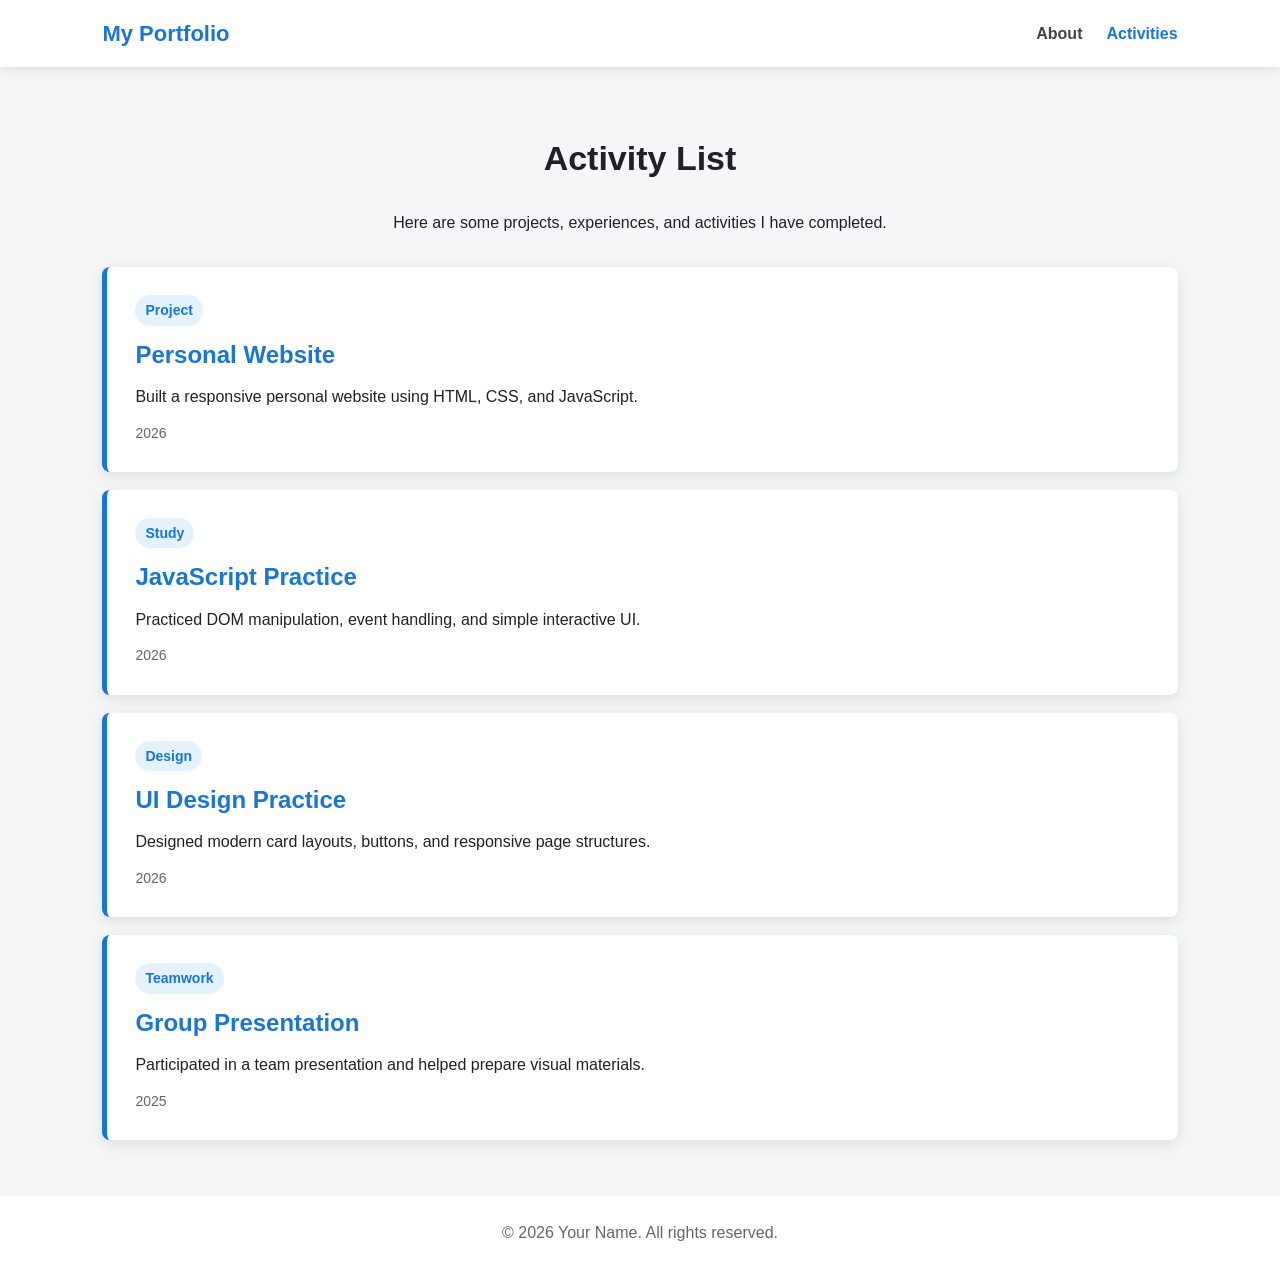
==== activities.html @ 1d019994 "Add simple portfolio website" ====
<!DOCTYPE html>
<html lang="en">
<head>
  <meta charset="UTF-8" />
  <meta name="viewport" content="width=device-width, initial-scale=1.0" />
  <title>Activities | My Portfolio</title>
  <link rel="stylesheet" href="style.css" />
</head>
<body>
  <header class="navbar">
    <div class="logo">My Portfolio</div>

    <nav id="navMenu">
      <a href="index.html">About</a>
      <a href="activities.html" class="active">Activities</a>
    </nav>

    <button class="menu-btn" type="button" aria-label="Open navigation menu" onclick="toggleMenu()">☰</button>
  </header>

  <main class="container">
    <section class="page-title">
      <h1>Activity List</h1>
      <p>Here are some projects, experiences, and activities I have completed.</p>
    </section>

    <section class="activity-list">
      <article class="activity-card">
        <span class="tag">Project</span>
        <h2>Personal Website</h2>
        <p>
          Built a responsive personal website using HTML, CSS, and JavaScript.
        </p>
        <p class="date">2026</p>
      </article>

      <article class="activity-card">
        <span class="tag">Study</span>
        <h2>JavaScript Practice</h2>
        <p>
          Practiced DOM manipulation, event handling, and simple interactive UI.
        </p>
        <p class="date">2026</p>
      </article>

      <article class="activity-card">
        <span class="tag">Design</span>
        <h2>UI Design Practice</h2>
        <p>
          Designed modern card layouts, buttons, and responsive page structures.
        </p>
        <p class="date">2026</p>
      </article>

      <article class="activity-card">
        <span class="tag">Teamwork</span>
        <h2>Group Presentation</h2>
        <p>
          Participated in a team presentation and helped prepare visual materials.
        </p>
        <p class="date">2025</p>
      </article>
    </section>
  </main>

  <footer>
    <p>© 2026 Your Name. All rights reserved.</p>
  </footer>

  <script src="script.js"></script>
</body>
</html>
---- style.css ----
* {
  box-sizing: border-box;
  margin: 0;
  padding: 0;
}

body {
  font-family: Arial, sans-serif;
  background: #f4f6f8;
  color: #202124;
  line-height: 1.6;
}

.navbar {
  position: sticky;
  top: 0;
  z-index: 10;
  display: flex;
  justify-content: space-between;
  align-items: center;
  padding: 16px 8%;
  background: #ffffff;
  box-shadow: 0 2px 10px rgba(0, 0, 0, 0.1);
}

.logo {
  font-size: 22px;
  font-weight: bold;
  color: #1976d2;
}

nav {
  display: flex;
  gap: 24px;
}

nav a {
  text-decoration: none;
  color: #444;
  font-weight: 600;
}

nav a.active,
nav a:hover {
  color: #1976d2;
}

.menu-btn {
  display: none;
  border: none;
  background: #1976d2;
  color: white;
  font-size: 22px;
  padding: 6px 12px;
  border-radius: 6px;
  cursor: pointer;
}

.container {
  width: 84%;
  max-width: 1100px;
  margin: 0 auto;
}

.hero {
  min-height: 75vh;
  display: grid;
  grid-template-columns: 1.5fr 1fr;
  gap: 32px;
  align-items: center;
}

.label {
  color: #1976d2;
  font-weight: bold;
  margin-bottom: 8px;
}

.hero h1 {
  font-size: 52px;
  margin-bottom: 8px;
}

.hero h2 {
  font-size: 26px;
  color: #555;
  margin-bottom: 20px;
}

.hero p {
  max-width: 560px;
  margin-bottom: 24px;
}

.button-group {
  display: flex;
  gap: 12px;
  flex-wrap: wrap;
}

.btn {
  display: inline-block;
  text-decoration: none;
  padding: 12px 20px;
  border-radius: 6px;
  font-weight: bold;
  transition: 0.2s;
}

.btn.primary {
  background: #1976d2;
  color: white;
}

.btn.secondary {
  background: white;
  color: #1976d2;
  border: 1px solid #1976d2;
}

.btn:hover {
  transform: translateY(-2px);
}

.profile-card,
.card,
.activity-card {
  background: white;
  border-radius: 8px;
  padding: 28px;
  box-shadow: 0 4px 14px rgba(0, 0, 0, 0.1);
}

.profile-card {
  text-align: center;
}

.avatar {
  width: 120px;
  height: 120px;
  margin: 0 auto 20px;
  border-radius: 50%;
  background: #1976d2;
  color: white;
  display: grid;
  place-items: center;
  font-size: 36px;
  font-weight: bold;
}

.section {
  padding: 56px 0;
}

.section h2,
.page-title h1 {
  font-size: 34px;
  margin-bottom: 24px;
}

.card-grid {
  display: grid;
  grid-template-columns: repeat(3, 1fr);
  gap: 18px;
}

.card h3,
.activity-card h2 {
  margin-bottom: 10px;
  color: #1976d2;
}

.page-title {
  padding: 64px 0 32px;
  text-align: center;
}

.activity-list {
  display: grid;
  gap: 18px;
  padding-bottom: 56px;
}

.activity-card {
  border-left: 5px solid #1976d2;
}

.tag {
  display: inline-block;
  background: #e3f2fd;
  color: #1976d2;
  padding: 4px 10px;
  border-radius: 999px;
  font-size: 14px;
  font-weight: bold;
  margin-bottom: 10px;
}

.date {
  margin-top: 12px;
  color: #666;
  font-size: 14px;
}

footer {
  text-align: center;
  padding: 24px;
  background: #ffffff;
  color: #666;
}

@media (max-width: 768px) {
  .navbar {
    padding: 14px 6%;
  }

  nav {
    display: none;
    position: absolute;
    top: 64px;
    right: 6%;
    flex-direction: column;
    background: white;
    padding: 16px;
    border-radius: 8px;
    box-shadow: 0 4px 14px rgba(0, 0, 0, 0.15);
  }

  nav.show {
    display: flex;
  }

  .menu-btn {
    display: block;
  }

  .container {
    width: 90%;
  }

  .hero {
    grid-template-columns: 1fr;
    padding: 48px 0;
    text-align: center;
  }

  .hero p {
    margin-left: auto;
    margin-right: auto;
  }

  .button-group {
    justify-content: center;
  }

  .hero h1 {
    font-size: 40px;
  }

  .card-grid {
    grid-template-columns: 1fr;
  }
}
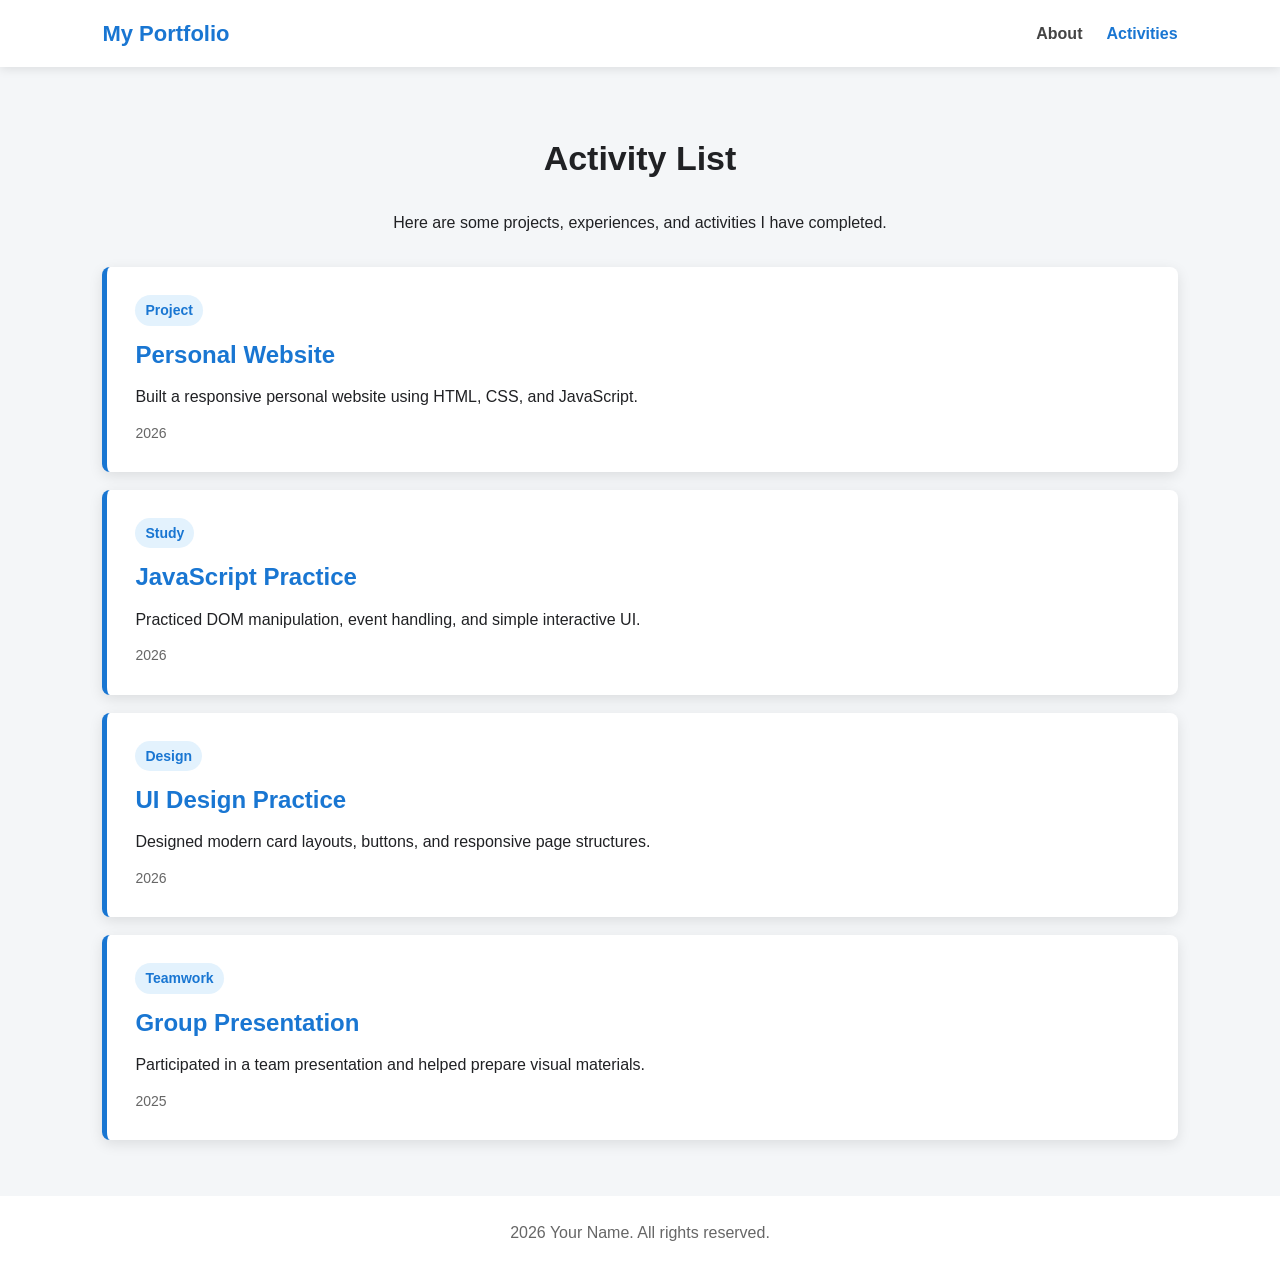
==== commit 018ca81d: "Add AI survey service form" ====
--- a/activities.html
+++ b/activities.html
@@ -15,7 +15,7 @@
       <a href="activities.html" class="active">Activities</a>
     </nav>
 
-    <button class="menu-btn" type="button" aria-label="Open navigation menu" onclick="toggleMenu()">☰</button>
+    <button class="menu-btn" type="button" aria-label="Open navigation menu" onclick="toggleMenu()">Menu</button>
   </header>
 
   <main class="container">
@@ -64,7 +64,7 @@
   </main>
 
   <footer>
-    <p>© 2026 Your Name. All rights reserved.</p>
+    <p>2026 Your Name. All rights reserved.</p>
   </footer>
 
   <script src="script.js"></script>
--- a/style.css
+++ b/style.css
@@ -170,6 +170,74 @@
   color: #1976d2;
 }
 
+.ai-service-section {
+  display: grid;
+  grid-template-columns: 0.85fr 1.15fr;
+  gap: 24px;
+  align-items: start;
+}
+
+.service-intro p {
+  max-width: 420px;
+}
+
+.ai-form {
+  display: grid;
+  gap: 16px;
+  background: #ffffff;
+  border-radius: 8px;
+  padding: 28px;
+  box-shadow: 0 4px 14px rgba(0, 0, 0, 0.1);
+}
+
+.form-row {
+  display: grid;
+  gap: 8px;
+}
+
+.form-row label {
+  font-size: 14px;
+  font-weight: bold;
+  color: #3c4043;
+}
+
+.form-row input,
+.form-row textarea {
+  width: 100%;
+  border: 1px solid #d5dbe1;
+  border-radius: 6px;
+  padding: 12px 14px;
+  font: inherit;
+  color: #202124;
+  background: #ffffff;
+  transition: border-color 0.2s, box-shadow 0.2s;
+}
+
+.form-row textarea {
+  min-height: 140px;
+  resize: vertical;
+}
+
+.form-row input:focus,
+.form-row textarea:focus {
+  outline: none;
+  border-color: #1976d2;
+  box-shadow: 0 0 0 3px rgba(25, 118, 210, 0.16);
+}
+
+.form-submit {
+  border: none;
+  cursor: pointer;
+  font-size: 16px;
+}
+
+.response-message {
+  display: none;
+  grid-column: 2;
+  margin-top: -8px;
+  font-weight: bold;
+}
+
 .page-title {
   padding: 64px 0 32px;
   text-align: center;
@@ -260,4 +328,21 @@
   .card-grid {
     grid-template-columns: 1fr;
   }
-}
+
+  .ai-service-section {
+    grid-template-columns: 1fr;
+  }
+
+  .service-intro {
+    text-align: center;
+  }
+
+  .service-intro p {
+    margin-left: auto;
+    margin-right: auto;
+  }
+
+  .response-message {
+    grid-column: auto;
+  }
+}
